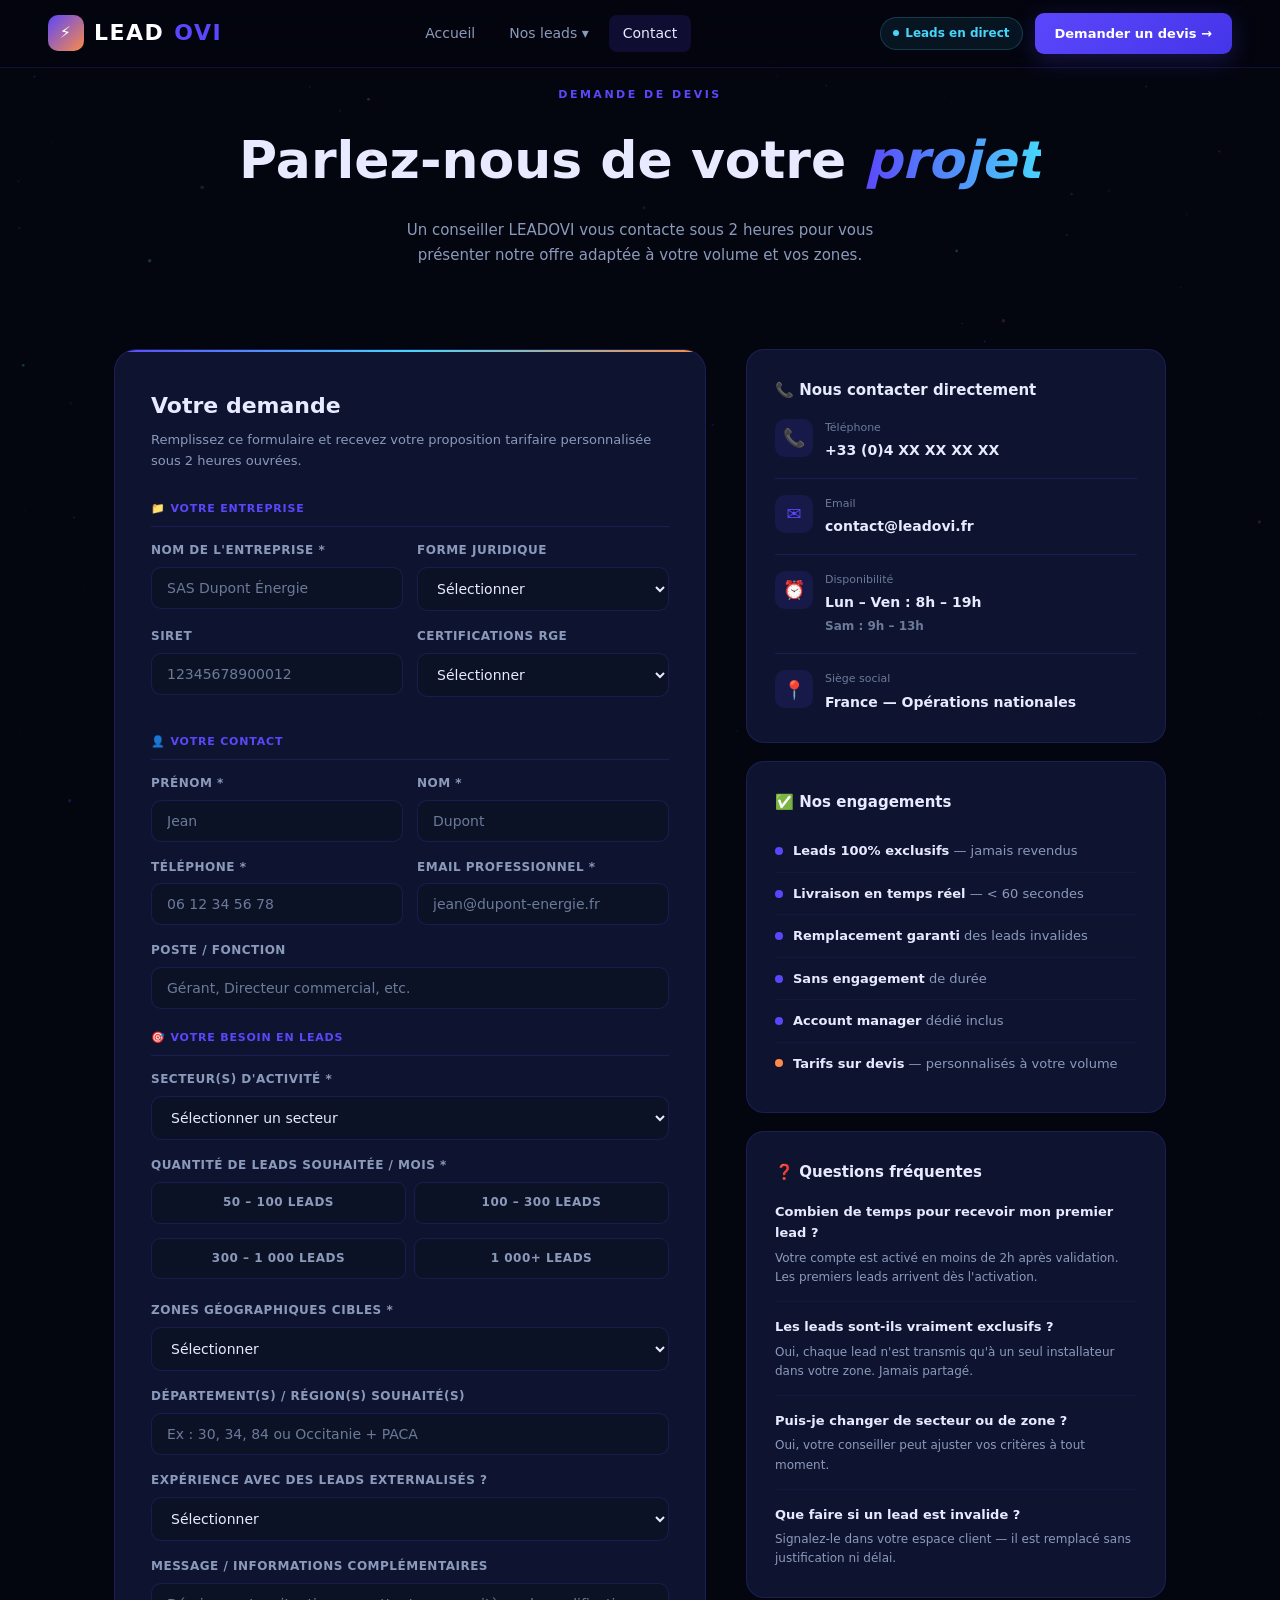
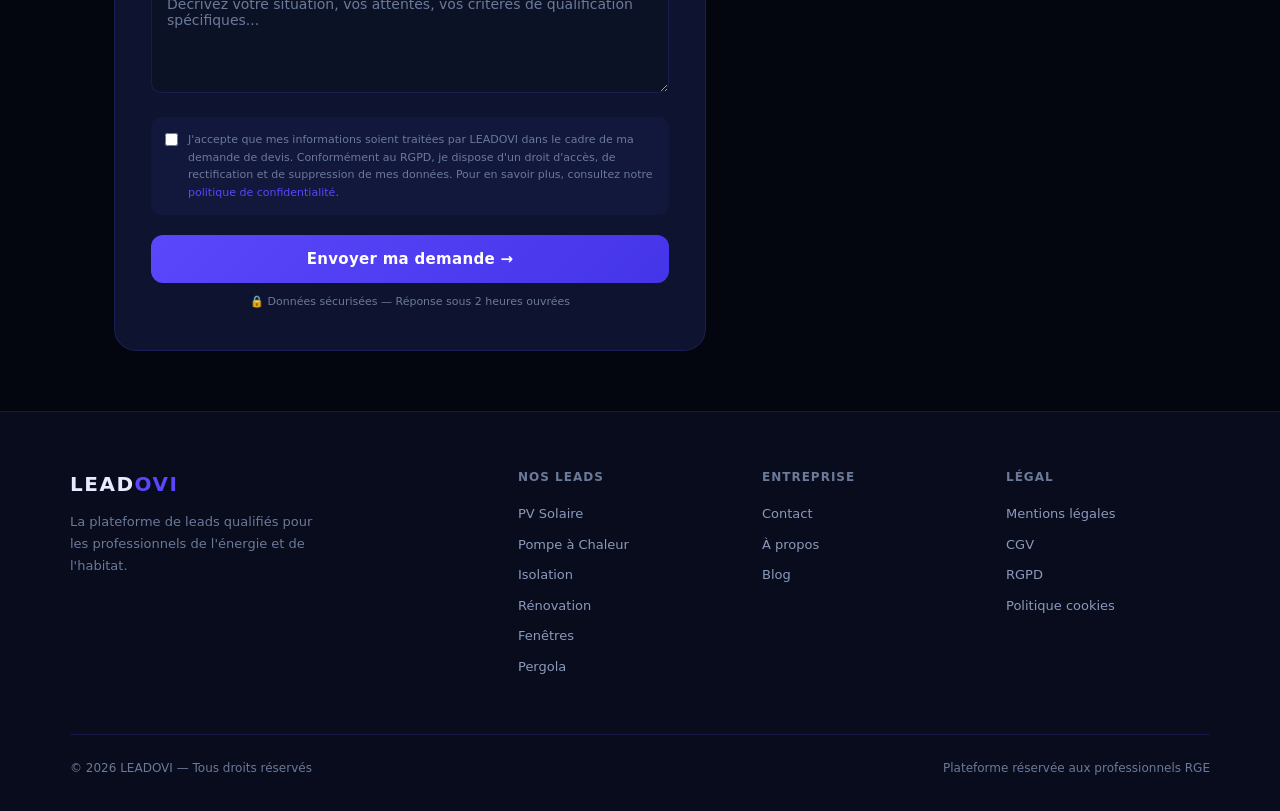
==== contact.html @ 34691bcd "Site LEADOVI — plateforme de leads pour pros de l'énergie Site statique livré (WeTransfer 2026-07-08" ====
<!DOCTYPE html>
<html lang="fr">
<head>
<meta charset="UTF-8"/><meta name="viewport" content="width=device-width,initial-scale=1.0"/>
<title>Contact & Devis — LEADOVI</title>
<link rel="stylesheet" href="style.css"/>
<style>
.contact-layout{display:grid;grid-template-columns:1fr 420px;gap:40px;max-width:1100px;margin:60px auto 0;padding:0 24px}
@media(max-width:900px){.contact-layout{grid-template-columns:1fr}}
.form-card{background:var(--card);border:1px solid var(--border);border-radius:22px;padding:38px 36px;position:relative;overflow:hidden}
.form-card::before{content:'';position:absolute;top:-1px;left:0;right:0;height:3px;background:linear-gradient(90deg,#5B47FB,#47D5FB,#FB8B47)}
.form-card h2{font-size:22px;font-weight:900;margin-bottom:6px}
.form-card .sub{font-size:13px;color:var(--gray2);margin-bottom:28px;line-height:1.6}
.form-row{display:grid;grid-template-columns:1fr 1fr;gap:14px}
@media(max-width:560px){.form-row{grid-template-columns:1fr}}
.form-group{margin-bottom:16px}
.form-group label{display:block;font-size:12px;font-weight:700;color:var(--gray2);text-transform:uppercase;letter-spacing:.5px;margin-bottom:6px}
.form-group input,.form-group select,.form-group textarea{
  width:100%;background:var(--bg3);border:1px solid var(--border);border-radius:10px;
  padding:12px 15px;color:var(--text);font-size:14px;font-family:inherit;
  transition:border-color .2s,box-shadow .2s;box-sizing:border-box
}
.form-group input:focus,.form-group select:focus,.form-group textarea:focus{
  outline:none;border-color:var(--indigo);box-shadow:0 0 0 3px rgba(91,71,251,.15)
}
.form-group textarea{resize:vertical;min-height:110px}
.form-group select option{background:var(--bg3);color:var(--text)}
.vol-opts{display:grid;grid-template-columns:1fr 1fr;gap:8px;margin-top:4px}
.vol-opt{position:relative}
.vol-opt input[type=radio]{position:absolute;opacity:0;width:0;height:0}
.vol-opt label{
  display:block;background:var(--bg3);border:1px solid var(--border);border-radius:9px;
  padding:10px 12px;cursor:pointer;font-size:12px;font-weight:600;color:var(--gray2);
  transition:all .2s;text-align:center
}
.vol-opt input:checked + label{background:rgba(91,71,251,.15);border-color:var(--indigo);color:var(--indigo)}
.vol-opt label:hover{border-color:var(--border2);color:var(--text)}
.rgpd-check{display:flex;align-items:flex-start;gap:10px;padding:14px;background:rgba(91,71,251,.06);border-radius:10px;margin-bottom:20px}
.rgpd-check input{flex-shrink:0;margin-top:2px;accent-color:var(--indigo)}
.rgpd-check p{font-size:11px;color:var(--gray);line-height:1.6;margin:0}
.submit-btn{width:100%;padding:15px;background:linear-gradient(135deg,var(--indigo),var(--indigo2));color:#fff;border:none;border-radius:12px;font-size:15px;font-weight:800;cursor:pointer;letter-spacing:.3px;transition:all .25s;font-family:inherit}
.submit-btn:hover{transform:translateY(-1px);box-shadow:0 8px 30px rgba(91,71,251,.4)}
.submit-note{text-align:center;font-size:11px;color:var(--gray);margin-top:10px}
/* Success state */
#form-success{display:none;text-align:center;padding:40px 20px}
.success-icon{font-size:56px;margin-bottom:16px}
#form-success h3{font-size:22px;font-weight:900;margin-bottom:8px}
#form-success p{font-size:14px;color:var(--gray2);line-height:1.7}
/* Sidebar */
.contact-sidebar{}
.side-card{background:var(--card);border:1px solid var(--border);border-radius:18px;padding:28px;margin-bottom:18px}
.side-card h4{font-size:15px;font-weight:800;margin-bottom:16px;display:flex;align-items:center;gap:8px}
.contact-item{display:flex;align-items:flex-start;gap:12px;margin-bottom:16px;padding-bottom:16px;border-bottom:1px solid var(--border)}
.contact-item:last-child{margin-bottom:0;padding-bottom:0;border:none}
.ci-icon{width:38px;height:38px;border-radius:10px;background:rgba(91,71,251,.12);color:var(--indigo);display:flex;align-items:center;justify-content:center;font-size:18px;flex-shrink:0}
.ci-label{font-size:11px;color:var(--gray);margin-bottom:2px}
.ci-val{font-size:14px;font-weight:700;color:var(--text)}
.guarantee-item{display:flex;align-items:center;gap:10px;padding:10px 0;border-bottom:1px solid rgba(91,71,251,.07)}
.guarantee-item:last-child{border:none}
.gi-dot{width:8px;height:8px;border-radius:50%;background:var(--indigo);flex-shrink:0}
.guarantee-item span{font-size:13px;color:var(--gray2)}
.guarantee-item strong{color:var(--text)}
.faq-item{margin-bottom:14px;padding-bottom:14px;border-bottom:1px solid rgba(91,71,251,.07)}
.faq-item:last-child{border:none;margin-bottom:0;padding-bottom:0}
.faq-q{font-size:13px;font-weight:700;margin-bottom:5px;color:var(--text)}
.faq-a{font-size:12px;color:var(--gray2);line-height:1.6}
</style>
</head>
<body>
<canvas id="canvas-bg"></canvas>

<nav class="nav">
  <a href="index.html" class="nav-logo"><div class="nav-logo-icon">⚡</div>LEAD<span>OVI</span></a>
  <div class="nav-menu">
    <a href="index.html">Accueil</a>
    <div class="nav-dropdown">
      <a href="#">Nos leads ▾</a>
      <div class="dropdown-menu">
        <a href="pv-solaire.html" class="dropdown-item"><div class="di-icon" style="background:rgba(255,214,10,0.12)">☀️</div>Panneaux PV Solaires</a>
        <a href="pac.html" class="dropdown-item"><div class="di-icon" style="background:rgba(71,213,251,0.1)">🌡️</div>Pompe à Chaleur</a>
        <a href="isolation.html" class="dropdown-item"><div class="di-icon" style="background:rgba(91,71,251,0.12)">🏠</div>Isolation</a>
        <a href="renovation.html" class="dropdown-item"><div class="di-icon" style="background:rgba(46,213,115,0.1)">🔨</div>Rénovation Énergétique</a>
        <a href="fenetres.html" class="dropdown-item"><div class="di-icon" style="background:rgba(251,139,71,0.12)">🪟</div>Fenêtres & Menuiseries</a>
        <a href="pergola.html" class="dropdown-item"><div class="di-icon" style="background:rgba(165,180,252,0.12)">⛺</div>Pergola & Véranda</a>
      </div>
    </div>
    <a href="contact.html" class="active">Contact</a>
  </div>
  <div class="nav-right">
    <div class="nav-status"><div class="pulse"></div>Leads en direct</div>
    <a href="contact.html" class="btn btn-primary btn-sm">Demander un devis →</a>
  </div>
</nav>

<!-- HERO CONTACT -->
<div style="text-align:center;padding:80px 24px 20px">
  <div class="section-label" style="display:inline-block;margin-bottom:14px">Demande de devis</div>
  <h1 style="font-size:clamp(28px,4.5vw,52px);font-weight:900;margin-bottom:14px">Parlez-nous de votre <em style="background:linear-gradient(90deg,#5B47FB,#47D5FB);-webkit-background-clip:text;-webkit-text-fill-color:transparent">projet</em></h1>
  <p style="font-size:15px;color:var(--gray2);max-width:520px;margin:0 auto;line-height:1.7">Un conseiller LEADOVI vous contacte sous 2 heures pour vous présenter notre offre adaptée à votre volume et vos zones.</p>
</div>

<!-- CONTACT LAYOUT -->
<div class="contact-layout">

  <!-- FORM -->
  <div class="form-card fade-in">
    <h2>Votre demande</h2>
    <p class="sub">Remplissez ce formulaire et recevez votre proposition tarifaire personnalisée sous 2 heures ouvrées.</p>

    <form id="leadovi-form" name="contact-pro" method="POST" data-netlify="true" data-netlify-honeypot="bot-field">
      <input type="hidden" name="form-name" value="contact-pro"/>
      <p hidden><input name="bot-field"/></p>
      <!-- ENTREPRISE -->
      <div style="font-size:11px;font-weight:800;text-transform:uppercase;letter-spacing:.8px;color:var(--indigo);margin-bottom:14px;padding-bottom:8px;border-bottom:1px solid var(--border)">📁 Votre entreprise</div>
      <div class="form-row">
        <div class="form-group">
          <label>Nom de l'entreprise *</label>
          <input type="text" name="company" placeholder="SAS Dupont Énergie" required/>
        </div>
        <div class="form-group">
          <label>Forme juridique</label>
          <select name="legal">
            <option value="">Sélectionner</option>
            <option>Auto-entrepreneur</option>
            <option>SARL / EURL</option>
            <option>SAS / SASU</option>
            <option>SA</option>
            <option>Autre</option>
          </select>
        </div>
      </div>
      <div class="form-row">
        <div class="form-group">
          <label>SIRET</label>
          <input type="text" name="siret" placeholder="12345678900012"/>
        </div>
        <div class="form-group">
          <label>Certifications RGE</label>
          <select name="rge">
            <option value="">Sélectionner</option>
            <option>QualiPV</option>
            <option>QualiPAC</option>
            <option>Qualibat</option>
            <option>RGE Éco-artisan</option>
            <option>Plusieurs certifications</option>
            <option>En cours d'obtention</option>
          </select>
        </div>
      </div>

      <!-- CONTACT -->
      <div style="font-size:11px;font-weight:800;text-transform:uppercase;letter-spacing:.8px;color:var(--indigo);margin:20px 0 14px;padding-bottom:8px;border-bottom:1px solid var(--border)">👤 Votre contact</div>
      <div class="form-row">
        <div class="form-group">
          <label>Prénom *</label>
          <input type="text" name="firstname" placeholder="Jean" required/>
        </div>
        <div class="form-group">
          <label>Nom *</label>
          <input type="text" name="lastname" placeholder="Dupont" required/>
        </div>
      </div>
      <div class="form-row">
        <div class="form-group">
          <label>Téléphone *</label>
          <input type="tel" name="phone" placeholder="06 12 34 56 78" required/>
        </div>
        <div class="form-group">
          <label>Email professionnel *</label>
          <input type="email" name="email" placeholder="jean@dupont-energie.fr" required/>
        </div>
      </div>
      <div class="form-group">
        <label>Poste / Fonction</label>
        <input type="text" name="role" placeholder="Gérant, Directeur commercial, etc."/>
      </div>

      <!-- BESOIN -->
      <div style="font-size:11px;font-weight:800;text-transform:uppercase;letter-spacing:.8px;color:var(--indigo);margin:20px 0 14px;padding-bottom:8px;border-bottom:1px solid var(--border)">🎯 Votre besoin en leads</div>
      <div class="form-group">
        <label>Secteur(s) d'activité *</label>
        <select name="sector" required>
          <option value="">Sélectionner un secteur</option>
          <option>☀️ PV Solaire</option>
          <option>🌡️ Pompe à Chaleur</option>
          <option>🏠 Isolation</option>
          <option>🔨 Rénovation Énergétique</option>
          <option>🪟 Fenêtres & Menuiseries</option>
          <option>⛺ Pergola & Véranda</option>
          <option>🔀 Plusieurs secteurs</option>
        </select>
      </div>

      <div class="form-group">
        <label>Quantité de leads souhaitée / mois *</label>
        <div class="vol-opts">
          <div class="vol-opt"><input type="radio" name="volume" id="v1" value="50-100"/><label for="v1">50 – 100 leads</label></div>
          <div class="vol-opt"><input type="radio" name="volume" id="v2" value="100-300"/><label for="v2">100 – 300 leads</label></div>
          <div class="vol-opt"><input type="radio" name="volume" id="v3" value="300-1000"/><label for="v3">300 – 1 000 leads</label></div>
          <div class="vol-opt"><input type="radio" name="volume" id="v4" value="1000+"/><label for="v4">1 000+ leads</label></div>
        </div>
      </div>

      <div class="form-group">
        <label>Zones géographiques cibles *</label>
        <select name="zone" required>
          <option value="">Sélectionner</option>
          <option>1 département</option>
          <option>2 à 5 départements</option>
          <option>Une région complète</option>
          <option>Plusieurs régions</option>
          <option>National</option>
        </select>
      </div>

      <div class="form-group">
        <label>Département(s) / Région(s) souhaité(s)</label>
        <input type="text" name="depts" placeholder="Ex : 30, 34, 84 ou Occitanie + PACA"/>
      </div>

      <div class="form-group">
        <label>Expérience avec des leads externalisés ?</label>
        <select name="experience">
          <option value="">Sélectionner</option>
          <option>Oui, avec Yacla / Edilead / autres</option>
          <option>Oui, avec d'autres fournisseurs</option>
          <option>Non, première fois</option>
          <option>J'avais mon propre système</option>
        </select>
      </div>

      <div class="form-group">
        <label>Message / Informations complémentaires</label>
        <textarea name="message" placeholder="Décrivez votre situation, vos attentes, vos critères de qualification spécifiques..."></textarea>
      </div>

      <div class="rgpd-check">
        <input type="checkbox" id="rgpd" name="rgpd" required/>
        <p>J'accepte que mes informations soient traitées par LEADOVI dans le cadre de ma demande de devis. Conformément au RGPD, je dispose d'un droit d'accès, de rectification et de suppression de mes données. Pour en savoir plus, consultez notre <a href="#" style="color:var(--indigo)">politique de confidentialité</a>.</p>
      </div>

      <button type="submit" class="submit-btn">Envoyer ma demande →</button>
      <p class="submit-note">🔒 Données sécurisées — Réponse sous 2 heures ouvrées</p>
    </form>

    <!-- SUCCESS -->
    <div id="form-success">
      <div class="success-icon">✅</div>
      <h3 style="color:var(--text)">Demande envoyée !</h3>
      <p>Un conseiller LEADOVI vous contacte sous <strong>2 heures</strong> pour vous présenter votre offre personnalisée.</p>
      <div style="margin-top:24px;padding:16px;background:rgba(91,71,251,.08);border-radius:12px;border:1px solid rgba(91,71,251,.2)">
        <p style="font-size:13px;color:var(--gray2);margin:0">En attendant, vous pouvez explorer nos pages secteurs pour mieux comprendre la qualité de nos leads.</p>
      </div>
    </div>
  </div>

  <!-- SIDEBAR -->
  <div class="contact-sidebar fade-in">
    <div class="side-card">
      <h4>📞 Nous contacter directement</h4>
      <div class="contact-item">
        <div class="ci-icon">📞</div>
        <div><div class="ci-label">Téléphone</div><div class="ci-val">+33 (0)4 XX XX XX XX</div></div>
      </div>
      <div class="contact-item">
        <div class="ci-icon">✉️</div>
        <div><div class="ci-label">Email</div><div class="ci-val">contact@leadovi.fr</div></div>
      </div>
      <div class="contact-item">
        <div class="ci-icon">⏰</div>
        <div><div class="ci-label">Disponibilité</div><div class="ci-val">Lun – Ven : 8h – 19h<br><span style="font-size:12px;color:var(--gray)">Sam : 9h – 13h</span></div></div>
      </div>
      <div class="contact-item" style="border:none;margin-bottom:0;padding-bottom:0">
        <div class="ci-icon">📍</div>
        <div><div class="ci-label">Siège social</div><div class="ci-val">France — Opérations nationales</div></div>
      </div>
    </div>

    <div class="side-card">
      <h4>✅ Nos engagements</h4>
      <div class="guarantee-item"><div class="gi-dot"></div><span><strong>Leads 100% exclusifs</strong> — jamais revendus</span></div>
      <div class="guarantee-item"><div class="gi-dot"></div><span><strong>Livraison en temps réel</strong> — &lt; 60 secondes</span></div>
      <div class="guarantee-item"><div class="gi-dot"></div><span><strong>Remplacement garanti</strong> des leads invalides</span></div>
      <div class="guarantee-item"><div class="gi-dot"></div><span><strong>Sans engagement</strong> de durée</span></div>
      <div class="guarantee-item"><div class="gi-dot"></div><span><strong>Account manager</strong> dédié inclus</span></div>
      <div class="guarantee-item"><div class="gi-dot" style="background:var(--orange)"></div><span><strong>Tarifs sur devis</strong> — personnalisés à votre volume</span></div>
    </div>

    <div class="side-card">
      <h4>❓ Questions fréquentes</h4>
      <div class="faq-item">
        <div class="faq-q">Combien de temps pour recevoir mon premier lead ?</div>
        <div class="faq-a">Votre compte est activé en moins de 2h après validation. Les premiers leads arrivent dès l'activation.</div>
      </div>
      <div class="faq-item">
        <div class="faq-q">Les leads sont-ils vraiment exclusifs ?</div>
        <div class="faq-a">Oui, chaque lead n'est transmis qu'à un seul installateur dans votre zone. Jamais partagé.</div>
      </div>
      <div class="faq-item">
        <div class="faq-q">Puis-je changer de secteur ou de zone ?</div>
        <div class="faq-a">Oui, votre conseiller peut ajuster vos critères à tout moment.</div>
      </div>
      <div class="faq-item" style="border:none;margin:0;padding:0">
        <div class="faq-q">Que faire si un lead est invalide ?</div>
        <div class="faq-a">Signalez-le dans votre espace client — il est remplacé sans justification ni délai.</div>
      </div>
    </div>
  </div>
</div>

<div style="padding-bottom:60px"></div>

<footer>
  <div class="footer-inner">
    <div class="footer-top">
      <div class="footer-brand"><div class="fl">LEAD<span>OVI</span></div><p>La plateforme de leads qualifiés pour les professionnels de l'énergie et de l'habitat.</p></div>
      <div class="footer-col"><h5>Nos leads</h5><a href="pv-solaire.html">PV Solaire</a><a href="pac.html">Pompe à Chaleur</a><a href="isolation.html">Isolation</a><a href="renovation.html">Rénovation</a><a href="fenetres.html">Fenêtres</a><a href="pergola.html">Pergola</a></div>
      <div class="footer-col"><h5>Entreprise</h5><a href="contact.html">Contact</a><a href="#">À propos</a><a href="#">Blog</a></div>
      <div class="footer-col"><h5>Légal</h5><a href="#">Mentions légales</a><a href="#">CGV</a><a href="#">RGPD</a><a href="#">Politique cookies</a></div>
    </div>
    <div class="footer-bottom"><span>© 2026 LEADOVI — Tous droits réservés</span><span>Plateforme réservée aux professionnels RGE</span></div>
  </div>
</footer>
<script src="components.js"></script>
</body>
</html>
---- style.css ----
/* ══════════════════════════════════════════
   LEADOVI — Design System
   Palette : Deep Space + Indigo + Orange
══════════════════════════════════════════ */
*{margin:0;padding:0;box-sizing:border-box}
:root{
  --bg:       #04060F;
  --bg2:      #080C1C;
  --bg3:      #0C1226;
  --card:     #0E1430;
  --card2:    #111840;
  --indigo:   #5B47FB;
  --indigo2:  #4535E8;
  --indigo3:  rgba(91,71,251,0.15);
  --orange:   #FB8B47;
  --orange2:  #E87535;
  --teal:     #47D5FB;
  --text:     #E8EAFF;
  --gray:     #6B7A99;
  --gray2:    #8B9ABB;
  --border:   rgba(91,71,251,0.18);
  --border2:  rgba(91,71,251,0.35);
  --glow:     rgba(91,71,251,0.25);
  --white:    #ffffff;
  --red:      #FF4757;
  --green:    #2ED573;
}
html{scroll-behavior:smooth;font-size:16px}
body{font-family:'Segoe UI',system-ui,-apple-system,sans-serif;background:var(--bg);color:var(--text);overflow-x:hidden;line-height:1.65}
::-webkit-scrollbar{width:4px}
::-webkit-scrollbar-track{background:var(--bg)}
::-webkit-scrollbar-thumb{background:var(--indigo2);border-radius:4px}
a{text-decoration:none;color:inherit}
img{max-width:100%}

/* ── CANVAS */
#canvas-bg{position:fixed;inset:0;z-index:0;pointer-events:none;opacity:.5}

/* ── NAV */
.nav{position:fixed;top:0;left:0;right:0;z-index:200;height:68px;display:flex;align-items:center;justify-content:space-between;padding:0 48px;background:rgba(4,6,15,0.82);backdrop-filter:blur(24px);border-bottom:1px solid var(--border)}
.nav-logo{display:flex;align-items:center;gap:10px;font-size:22px;font-weight:900;letter-spacing:1.5px;color:var(--white)}
.nav-logo-icon{width:36px;height:36px;border-radius:10px;background:linear-gradient(135deg,var(--indigo),var(--orange));display:flex;align-items:center;justify-content:center;font-size:16px}
.nav-logo span{color:var(--indigo)}
.nav-menu{display:flex;align-items:center;gap:6px}
.nav-menu a{padding:7px 14px;border-radius:8px;font-size:14px;font-weight:500;color:var(--gray2);transition:all .2s;position:relative}
.nav-menu a:hover,.nav-menu a.active{color:var(--text);background:var(--indigo3)}
.nav-dropdown{position:relative}
.nav-dropdown:hover .dropdown-menu{opacity:1;visibility:visible;transform:translateY(0)}
.dropdown-menu{position:absolute;top:calc(100% + 8px);left:0;background:var(--card2);border:1px solid var(--border);border-radius:14px;padding:8px;min-width:220px;opacity:0;visibility:hidden;transform:translateY(-8px);transition:all .2s;z-index:300;box-shadow:0 20px 60px rgba(0,0,0,0.5)}
.dropdown-item{display:flex;align-items:center;gap:10px;padding:10px 12px;border-radius:8px;font-size:13px;color:var(--gray2);transition:all .2s;cursor:pointer}
.dropdown-item:hover{background:var(--indigo3);color:var(--text)}
.dropdown-item .di-icon{width:28px;height:28px;border-radius:7px;display:flex;align-items:center;justify-content:center;font-size:14px;flex-shrink:0}
.nav-right{display:flex;align-items:center;gap:12px}
.nav-status{display:flex;align-items:center;gap:6px;font-size:12px;color:var(--teal);font-weight:600;background:rgba(71,213,251,0.08);border:1px solid rgba(71,213,251,0.2);padding:6px 12px;border-radius:20px}
.pulse{width:6px;height:6px;border-radius:50%;background:var(--teal);animation:pulse 1.8s infinite}
@keyframes pulse{0%,100%{box-shadow:0 0 0 0 rgba(71,213,251,.5)}60%{box-shadow:0 0 0 6px rgba(71,213,251,0)}}
.btn-nav{padding:9px 22px;border-radius:9px;font-size:14px;font-weight:700;transition:all .2s;border:none;cursor:pointer}
.btn-nav.primary{background:linear-gradient(135deg,var(--indigo),var(--indigo2));color:var(--white);box-shadow:0 4px 20px var(--glow)}
.btn-nav.primary:hover{transform:translateY(-1px);box-shadow:0 6px 28px rgba(91,71,251,0.4)}

/* ── HERO */
.hero{position:relative;z-index:1;min-height:100vh;display:flex;flex-direction:column;align-items:center;justify-content:center;text-align:center;padding:100px 24px 60px}
.hero-eyebrow{display:inline-flex;align-items:center;gap:10px;background:var(--indigo3);border:1px solid var(--border2);color:var(--indigo);font-size:12px;font-weight:700;padding:7px 18px;border-radius:20px;margin-bottom:32px;text-transform:uppercase;letter-spacing:1.5px}
.hero h1{font-size:clamp(38px,6.5vw,80px);font-weight:900;line-height:1.05;letter-spacing:-1.5px;margin-bottom:22px}
.hero h1 em{font-style:normal;background:linear-gradient(90deg,var(--indigo),var(--teal));-webkit-background-clip:text;-webkit-text-fill-color:transparent;background-clip:text}
.hero h1 .orange{background:linear-gradient(90deg,var(--orange),#FFB347);-webkit-background-clip:text;-webkit-text-fill-color:transparent;background-clip:text;font-style:normal}
.hero-sub{font-size:clamp(15px,2vw,19px);color:var(--gray2);max-width:620px;margin:0 auto 40px;line-height:1.75}
.hero-btns{display:flex;gap:14px;justify-content:center;flex-wrap:wrap;margin-bottom:64px}

/* ── BUTTONS */
.btn{display:inline-flex;align-items:center;gap:8px;padding:14px 28px;border-radius:11px;font-size:15px;font-weight:700;transition:all .2s;border:none;cursor:pointer;text-decoration:none}
.btn-primary{background:linear-gradient(135deg,var(--indigo),var(--indigo2));color:var(--white);box-shadow:0 6px 24px var(--glow)}
.btn-primary:hover{transform:translateY(-2px);box-shadow:0 10px 36px rgba(91,71,251,0.45)}
.btn-outline{background:transparent;color:var(--text);border:1px solid var(--border2)}
.btn-outline:hover{background:var(--indigo3);border-color:var(--indigo);color:var(--white)}
.btn-orange{background:linear-gradient(135deg,var(--orange),var(--orange2));color:var(--white);box-shadow:0 6px 24px rgba(251,139,71,0.3)}
.btn-orange:hover{transform:translateY(-2px);box-shadow:0 10px 36px rgba(251,139,71,0.45)}
.btn-sm{padding:10px 20px;font-size:13px;border-radius:9px}

/* ── STATS BAR */
.stats-bar{position:relative;z-index:1;display:flex;gap:0;background:var(--card);border:1px solid var(--border);border-radius:18px;max-width:800px;margin:0 auto;overflow:hidden}
.stat{flex:1;padding:22px 16px;text-align:center;border-right:1px solid var(--border)}
.stat:last-child{border-right:none}
.stat-num{font-size:30px;font-weight:900;display:block;background:linear-gradient(90deg,var(--indigo),var(--teal));-webkit-background-clip:text;-webkit-text-fill-color:transparent;background-clip:text}
.stat-label{font-size:11px;color:var(--gray);text-transform:uppercase;letter-spacing:.8px;font-weight:600;margin-top:3px}

/* ── TICKER */
.ticker-wrap{position:relative;z-index:1;background:var(--bg2);border-top:1px solid var(--border);border-bottom:1px solid var(--border);padding:11px 0;overflow:hidden}
.ticker-inner{display:flex;gap:52px;white-space:nowrap;animation:tick 30s linear infinite}
.t-item{display:flex;align-items:center;gap:8px;font-size:13px;color:var(--gray2)}
.t-item strong{color:var(--indigo);font-weight:700}
.t-dot{width:6px;height:6px;border-radius:50%;background:var(--indigo);flex-shrink:0}
@keyframes tick{0%{transform:translateX(0)}100%{transform:translateX(-50%)}}

/* ── SECTIONS */
.section{position:relative;z-index:1;padding:88px 48px}
.section-inner{max-width:1140px;margin:0 auto}
.section-label{display:inline-block;font-size:11px;font-weight:700;color:var(--indigo);text-transform:uppercase;letter-spacing:2.5px;margin-bottom:10px}
.section-title{font-size:clamp(26px,4vw,44px);font-weight:900;letter-spacing:-.5px;margin-bottom:12px;line-height:1.15}
.section-title em{font-style:normal;background:linear-gradient(90deg,var(--indigo),var(--teal));-webkit-background-clip:text;-webkit-text-fill-color:transparent;background-clip:text}
.section-sub{font-size:15px;color:var(--gray2);line-height:1.75;max-width:560px}
.section-head{margin-bottom:52px}
.center{text-align:center}
.center .section-sub{margin:0 auto}

/* ── CARDS */
.card{background:var(--card);border:1px solid var(--border);border-radius:18px;padding:28px;transition:all .3s;position:relative;overflow:hidden}
.card::before{content:'';position:absolute;top:0;left:0;right:0;height:2px;background:linear-gradient(90deg,var(--indigo),var(--teal),var(--orange));opacity:0;transition:opacity .3s}
.card:hover{border-color:var(--border2);transform:translateY(-4px);box-shadow:0 20px 60px rgba(91,71,251,0.1)}
.card:hover::before{opacity:1}

/* ── GRID */
.grid-3{display:grid;grid-template-columns:repeat(auto-fit,minmax(300px,1fr));gap:20px}
.grid-2{display:grid;grid-template-columns:1fr 1fr;gap:48px;align-items:center}
.grid-4{display:grid;grid-template-columns:repeat(auto-fit,minmax(240px,1fr));gap:20px}
@media(max-width:768px){.grid-2{grid-template-columns:1fr}}

/* ── PAGE HERO (inner pages) */
.page-hero{position:relative;z-index:1;padding:140px 48px 80px;background:linear-gradient(160deg,var(--bg) 0%,var(--bg3) 100%)}
.page-hero-inner{max-width:900px}
.page-hero-breadcrumb{display:flex;align-items:center;gap:8px;font-size:13px;color:var(--gray);margin-bottom:20px}
.page-hero-breadcrumb a{color:var(--gray);transition:color .2s}
.page-hero-breadcrumb a:hover{color:var(--indigo)}
.page-hero-breadcrumb span{color:var(--gray)}
.page-hero h1{font-size:clamp(32px,5vw,60px);font-weight:900;letter-spacing:-1px;margin-bottom:18px;line-height:1.1}
.page-hero-sub{font-size:17px;color:var(--gray2);max-width:620px;line-height:1.75;margin-bottom:32px}
.page-hero-meta{display:flex;gap:16px;flex-wrap:wrap;margin-bottom:32px}
.meta-badge{display:flex;align-items:center;gap:6px;background:var(--card);border:1px solid var(--border);padding:7px 14px;border-radius:8px;font-size:13px;font-weight:600}
.meta-badge .mb-icon{font-size:16px}

/* ── SECTOR ICON */
.sector-icon{width:60px;height:60px;border-radius:16px;display:flex;align-items:center;justify-content:center;font-size:28px;margin-bottom:18px;flex-shrink:0}

/* ── PROCESS */
.process-grid{display:grid;grid-template-columns:repeat(auto-fit,minmax(200px,1fr));gap:32px;position:relative}
.process-grid::before{content:'';position:absolute;top:34px;left:8%;right:8%;height:1px;background:linear-gradient(90deg,transparent,var(--border2),transparent)}
.process-step{text-align:center;padding:0 12px}
.step-circle{width:68px;height:68px;border-radius:50%;border:1px solid var(--border2);background:var(--card2);display:flex;align-items:center;justify-content:center;margin:0 auto 18px;font-size:22px;font-weight:900;color:var(--indigo);position:relative;z-index:1}
.step-circle.orange{color:var(--orange);border-color:rgba(251,139,71,0.3)}
.process-step h3{font-size:15px;font-weight:800;margin-bottom:6px}
.process-step p{font-size:13px;color:var(--gray2);line-height:1.6}

/* ── COMPARISON */
.comp-table{background:var(--card);border:1px solid var(--border);border-radius:18px;overflow:hidden}
.comp-header{display:grid;grid-template-columns:2fr 1fr 1fr;background:var(--bg3);padding:14px 20px;border-bottom:1px solid var(--border);font-size:12px;font-weight:700;text-transform:uppercase;letter-spacing:.8px;color:var(--gray)}
.comp-header .col-us{color:var(--indigo)}
.comp-row{display:grid;grid-template-columns:2fr 1fr 1fr;padding:14px 20px;border-bottom:1px solid rgba(91,71,251,0.06);align-items:center;font-size:14px}
.comp-row:last-child{border-bottom:none}
.comp-row div:first-child{color:var(--gray2)}
.comp-row div{text-align:center}
.comp-row div:first-child{text-align:left}
.ok{color:var(--green);font-size:18px;font-weight:700}
.nok{color:var(--red);font-size:18px}
.maybe{color:var(--orange);font-size:14px}

/* ── FORM */
.form-wrap{background:var(--card);border:1px solid var(--border);border-radius:22px;padding:40px;max-width:700px;margin:0 auto}
.form-title{font-size:24px;font-weight:900;margin-bottom:6px}
.form-sub{font-size:14px;color:var(--gray2);margin-bottom:28px}
.form-row{display:grid;grid-template-columns:1fr 1fr;gap:16px}
.form-group{margin-bottom:18px}
.form-group label{display:block;font-size:12px;font-weight:700;color:var(--gray2);text-transform:uppercase;letter-spacing:.6px;margin-bottom:7px}
.form-group input,.form-group select,.form-group textarea{width:100%;padding:13px 16px;background:var(--bg3);border:1.5px solid var(--border);border-radius:10px;font-size:14px;color:var(--text);outline:none;transition:border-color .2s;font-family:inherit}
.form-group input:focus,.form-group select:focus,.form-group textarea:focus{border-color:var(--indigo);box-shadow:0 0 0 3px var(--indigo3)}
.form-group select option{background:var(--bg3);color:var(--text)}
.form-group textarea{resize:vertical;min-height:100px}
.form-group input::placeholder,.form-group textarea::placeholder{color:var(--gray)}
.form-submit{width:100%;padding:15px;background:linear-gradient(135deg,var(--indigo),var(--indigo2));color:var(--white);border:none;border-radius:11px;font-size:16px;font-weight:800;cursor:pointer;transition:all .2s;margin-top:8px;box-shadow:0 6px 24px var(--glow)}
.form-submit:hover{transform:translateY(-2px);box-shadow:0 10px 36px rgba(91,71,251,.4)}
.form-success{display:none;text-align:center;padding:32px}
.form-success-icon{width:72px;height:72px;border-radius:50%;background:linear-gradient(135deg,var(--green),#1AB85A);display:flex;align-items:center;justify-content:center;margin:0 auto 18px;font-size:32px}
.form-success h3{font-size:20px;font-weight:800;margin-bottom:8px}
.form-success p{color:var(--gray2);font-size:14px}
.form-note{display:flex;align-items:center;gap:6px;font-size:11px;color:var(--gray);margin-top:12px;justify-content:center}

/* ── TAGS */
.tag{display:inline-flex;align-items:center;gap:5px;font-size:11px;font-weight:700;padding:4px 12px;border-radius:20px;text-transform:uppercase;letter-spacing:.5px}
.tag-indigo{background:var(--indigo3);color:var(--indigo);border:1px solid var(--border2)}
.tag-orange{background:rgba(251,139,71,0.12);color:var(--orange);border:1px solid rgba(251,139,71,0.25)}
.tag-teal{background:rgba(71,213,251,0.1);color:var(--teal);border:1px solid rgba(71,213,251,0.2)}
.tag-green{background:rgba(46,213,115,0.1);color:var(--green);border:1px solid rgba(46,213,115,0.2)}

/* ── FEATURE LIST */
.feat-list{display:flex;flex-direction:column;gap:14px}
.feat-item{display:flex;align-items:flex-start;gap:14px;padding:18px;background:var(--card);border:1px solid var(--border);border-radius:13px;transition:border-color .2s}
.feat-item:hover{border-color:var(--border2)}
.feat-icon{width:42px;height:42px;border-radius:11px;background:var(--indigo3);border:1px solid var(--border);display:flex;align-items:center;justify-content:center;font-size:18px;flex-shrink:0}
.feat-text h4{font-size:14px;font-weight:800;margin-bottom:3px}
.feat-text p{font-size:13px;color:var(--gray2);line-height:1.55}

/* ── FOOTER */
footer{position:relative;z-index:1;background:var(--bg2);border-top:1px solid var(--border);padding:56px 48px 32px}
.footer-inner{max-width:1140px;margin:0 auto}
.footer-top{display:grid;grid-template-columns:2fr 1fr 1fr 1fr;gap:40px;margin-bottom:48px}
@media(max-width:768px){.footer-top{grid-template-columns:1fr 1fr}}
.footer-brand .fl{font-size:20px;font-weight:900;letter-spacing:1.5px;margin-bottom:10px}
.footer-brand .fl span{color:var(--indigo)}
.footer-brand p{font-size:13px;color:var(--gray);line-height:1.7;max-width:260px}
.footer-col h5{font-size:12px;font-weight:700;text-transform:uppercase;letter-spacing:1px;color:var(--gray);margin-bottom:16px}
.footer-col a{display:block;font-size:13px;color:var(--gray2);margin-bottom:9px;transition:color .2s}
.footer-col a:hover{color:var(--indigo)}
.footer-bottom{border-top:1px solid var(--border);padding-top:24px;display:flex;justify-content:space-between;align-items:center;flex-wrap:wrap;gap:12px;font-size:12px;color:var(--gray)}
.footer-bottom a{color:var(--gray);transition:color .2s}
.footer-bottom a:hover{color:var(--indigo)}

/* ── RESPONSIVE */
@media(max-width:900px){
  .nav{padding:0 20px}
  .nav-menu{display:none}
  .section{padding:64px 20px}
  .page-hero{padding:120px 20px 60px}
}
@media(max-width:600px){
  .stats-bar{flex-direction:column}
  .stat{border-right:none;border-bottom:1px solid var(--border)}
  .stat:last-child{border-bottom:none}
  .form-row{grid-template-columns:1fr}
  footer{padding:40px 20px 24px}
  .footer-top{grid-template-columns:1fr}
}

/* ── ANIMATIONS */
.fade-in{opacity:0;transform:translateY(20px);transition:opacity .6s ease,transform .6s ease}
.fade-in.visible{opacity:1;transform:translateY(0)}

/* ── SECTOR PAGE SPECIFIC */
.sector-hero-icon{width:80px;height:80px;border-radius:22px;display:flex;align-items:center;justify-content:center;font-size:40px;margin-bottom:24px;border:1px solid var(--border)}
.qual-grid{display:grid;grid-template-columns:repeat(auto-fit,minmax(200px,1fr));gap:16px;margin-top:32px}
.qual-card{background:var(--card2);border:1px solid var(--border);border-radius:14px;padding:20px;text-align:center}
.qual-num{font-size:36px;font-weight:900;background:linear-gradient(135deg,var(--indigo),var(--teal));-webkit-background-clip:text;-webkit-text-fill-color:transparent;background-clip:text;display:block}
.qual-label{font-size:12px;color:var(--gray2);margin-top:4px}
.cta-box{background:linear-gradient(135deg,var(--card),var(--card2));border:1px solid var(--border2);border-radius:20px;padding:48px;text-align:center;margin-top:48px}
.cta-box h2{font-size:28px;font-weight:900;margin-bottom:10px}
.cta-box p{color:var(--gray2);margin-bottom:24px;font-size:15px}

/* ── SECTOR HERO */
.sector-hero{position:relative;z-index:1;padding:140px 24px 60px;text-align:center;background:linear-gradient(180deg,rgba(8,12,28,0) 0%,rgba(12,18,38,0.5) 100%)}
.sector-hero-inner{max-width:720px;margin:0 auto}
.sector-hero-inner h1{font-size:clamp(34px,5.5vw,68px);font-weight:900;line-height:1.08;letter-spacing:-1.5px;margin-bottom:18px}
.sector-hero-inner p{font-size:16px;color:var(--gray2);line-height:1.75;margin-bottom:36px;max-width:580px;margin-left:auto;margin-right:auto}

/* ── QUALIFICATION CRITERIA */
.crit-list{display:flex;flex-direction:column;gap:12px}
.crit{display:flex;align-items:flex-start;gap:14px;padding:16px 18px;background:var(--card);border:1px solid var(--border);border-radius:12px;transition:border-color .2s}
.crit:hover{border-color:var(--border2)}
.crit-icon{width:36px;height:36px;border-radius:10px;display:flex;align-items:center;justify-content:center;font-size:15px;font-weight:800;flex-shrink:0}
.crit strong{display:block;font-size:14px;font-weight:800;margin-bottom:2px}
.crit p{font-size:12px;color:var(--gray2);line-height:1.5;margin:0}

/* ── INFO CARD */
.info-card{background:var(--card);border:1px solid var(--border);border-radius:18px;overflow:hidden}
.info-card-header{display:flex;align-items:center;gap:12px;padding:20px 22px;background:var(--bg3);border-bottom:1px solid var(--border)}
.info-card-icon{font-size:22px}
.info-card-header h3{font-size:16px;font-weight:800}
.info-card-body{padding:8px 0}
.info-row{display:flex;align-items:center;justify-content:space-between;padding:12px 22px;border-bottom:1px solid rgba(91,71,251,0.06);font-size:13px;color:var(--gray2)}
.info-row .ok{color:var(--green);font-size:16px;font-weight:700}

/* ── MARKET GRID */
.market-grid{display:grid;grid-template-columns:repeat(auto-fit,minmax(220px,1fr));gap:16px;max-width:900px;margin:0 auto}
.market-card{background:var(--card);border:1px solid var(--border);border-radius:16px;padding:28px 22px;text-align:center;transition:all .25s}
.market-card:hover{border-color:var(--border2);transform:translateY(-3px);box-shadow:0 12px 40px rgba(91,71,251,0.08)}
.market-icon{font-size:28px;margin-bottom:12px}
.market-card h3{font-size:26px;font-weight:900;background:linear-gradient(90deg,var(--indigo),var(--teal));-webkit-background-clip:text;-webkit-text-fill-color:transparent;margin-bottom:6px}
.market-card p{font-size:12px;color:var(--gray2);line-height:1.6}
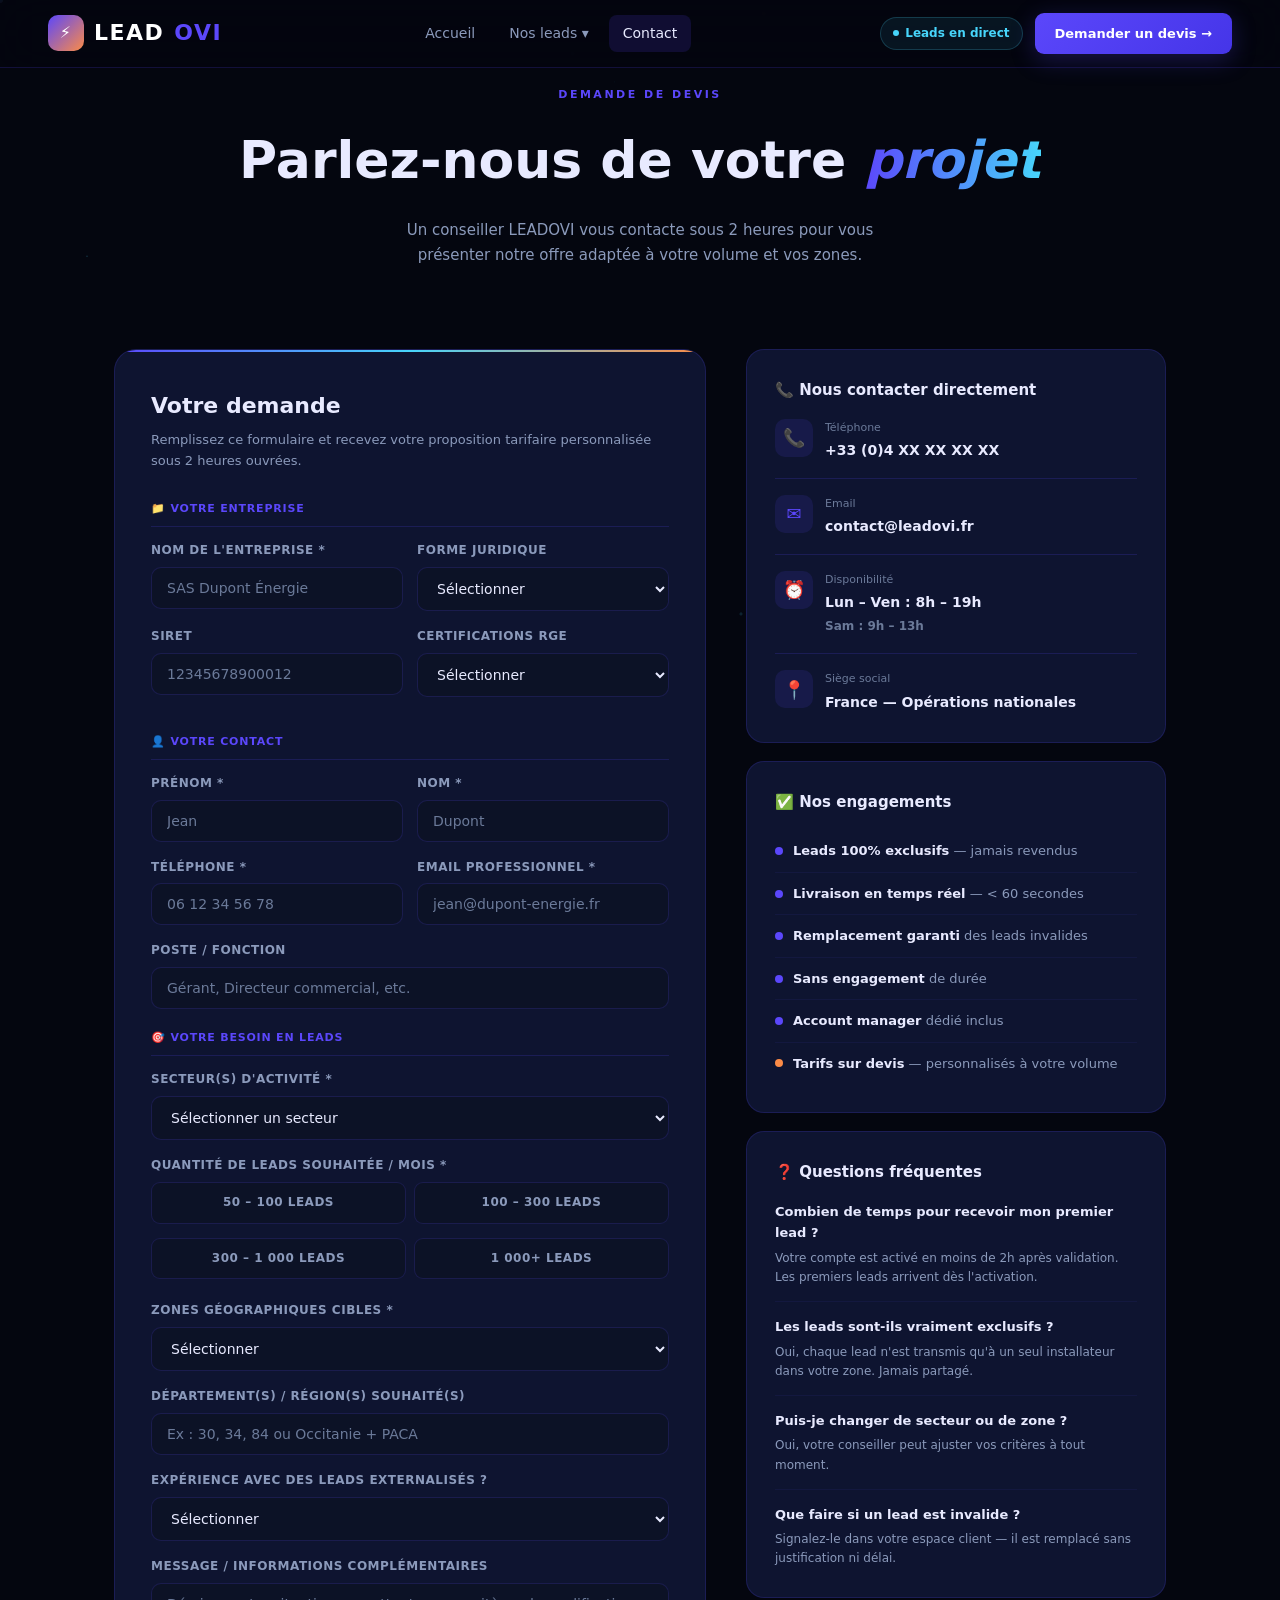
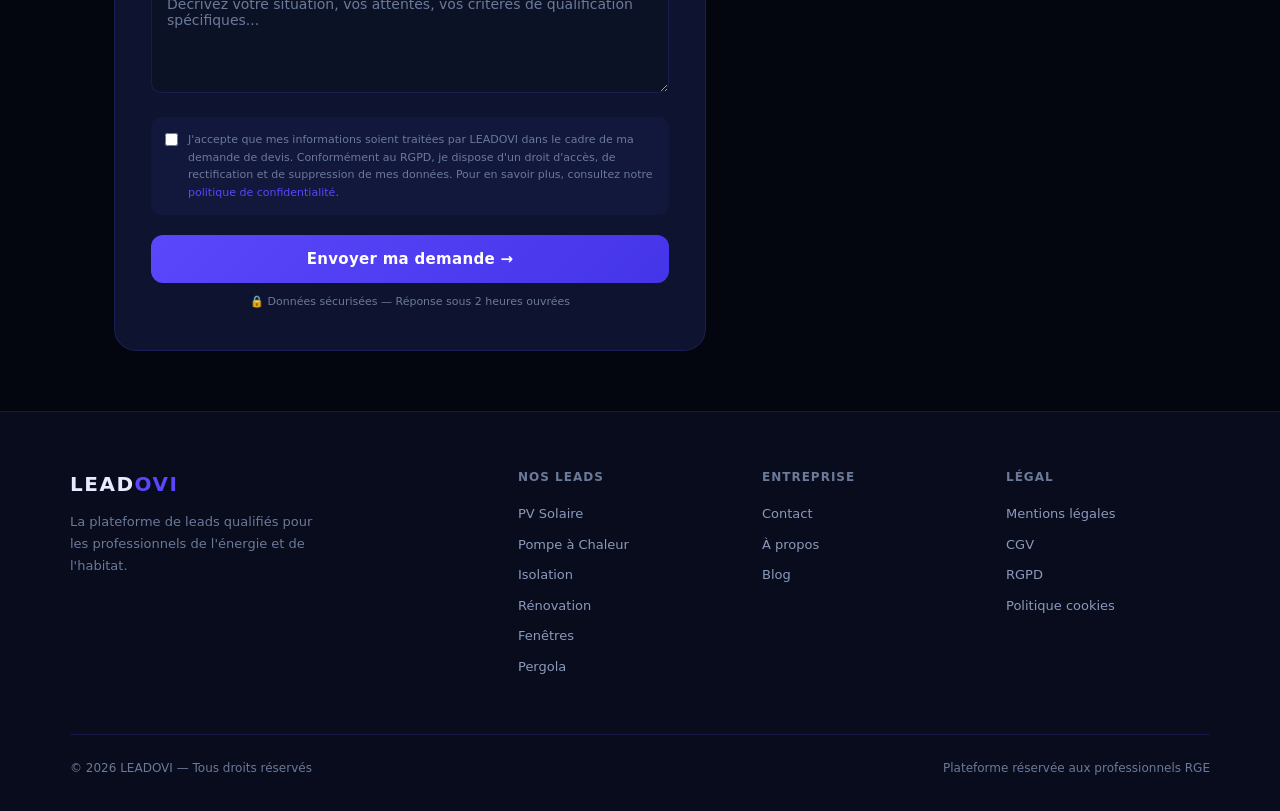
==== commit 0822ed56: "Formulaire de contact : envoi réel via Web3Forms (email) Le formulaire ne faisait qu'afficher un écr" ====
--- a/contact.html
+++ b/contact.html
@@ -107,9 +107,11 @@
     <h2>Votre demande</h2>
     <p class="sub">Remplissez ce formulaire et recevez votre proposition tarifaire personnalisée sous 2 heures ouvrées.</p>
 
-    <form id="leadovi-form" name="contact-pro" method="POST" data-netlify="true" data-netlify-honeypot="bot-field">
-      <input type="hidden" name="form-name" value="contact-pro"/>
-      <p hidden><input name="bot-field"/></p>
+    <form id="leadovi-form" name="contact-pro" action="https://api.web3forms.com/submit" method="POST">
+      <!-- Web3Forms : sujet du mail reçu + anti-spam (honeypot botcheck). La clé access_key est injectée par web3forms-key.js -->
+      <input type="hidden" name="subject" value="Nouveau lead LEADOVI — demande de devis"/>
+      <input type="hidden" name="from_name" value="Site LEADOVI"/>
+      <input type="checkbox" name="botcheck" style="display:none" tabindex="-1" autocomplete="off"/>
       <!-- ENTREPRISE -->
       <div style="font-size:11px;font-weight:800;text-transform:uppercase;letter-spacing:.8px;color:var(--indigo);margin-bottom:14px;padding-bottom:8px;border-bottom:1px solid var(--border)">📁 Votre entreprise</div>
       <div class="form-row">
@@ -321,6 +323,7 @@
     <div class="footer-bottom"><span>© 2026 LEADOVI — Tous droits réservés</span><span>Plateforme réservée aux professionnels RGE</span></div>
   </div>
 </footer>
+<script src="web3forms-key.js"></script>
 <script src="components.js"></script>
 </body>
 </html>
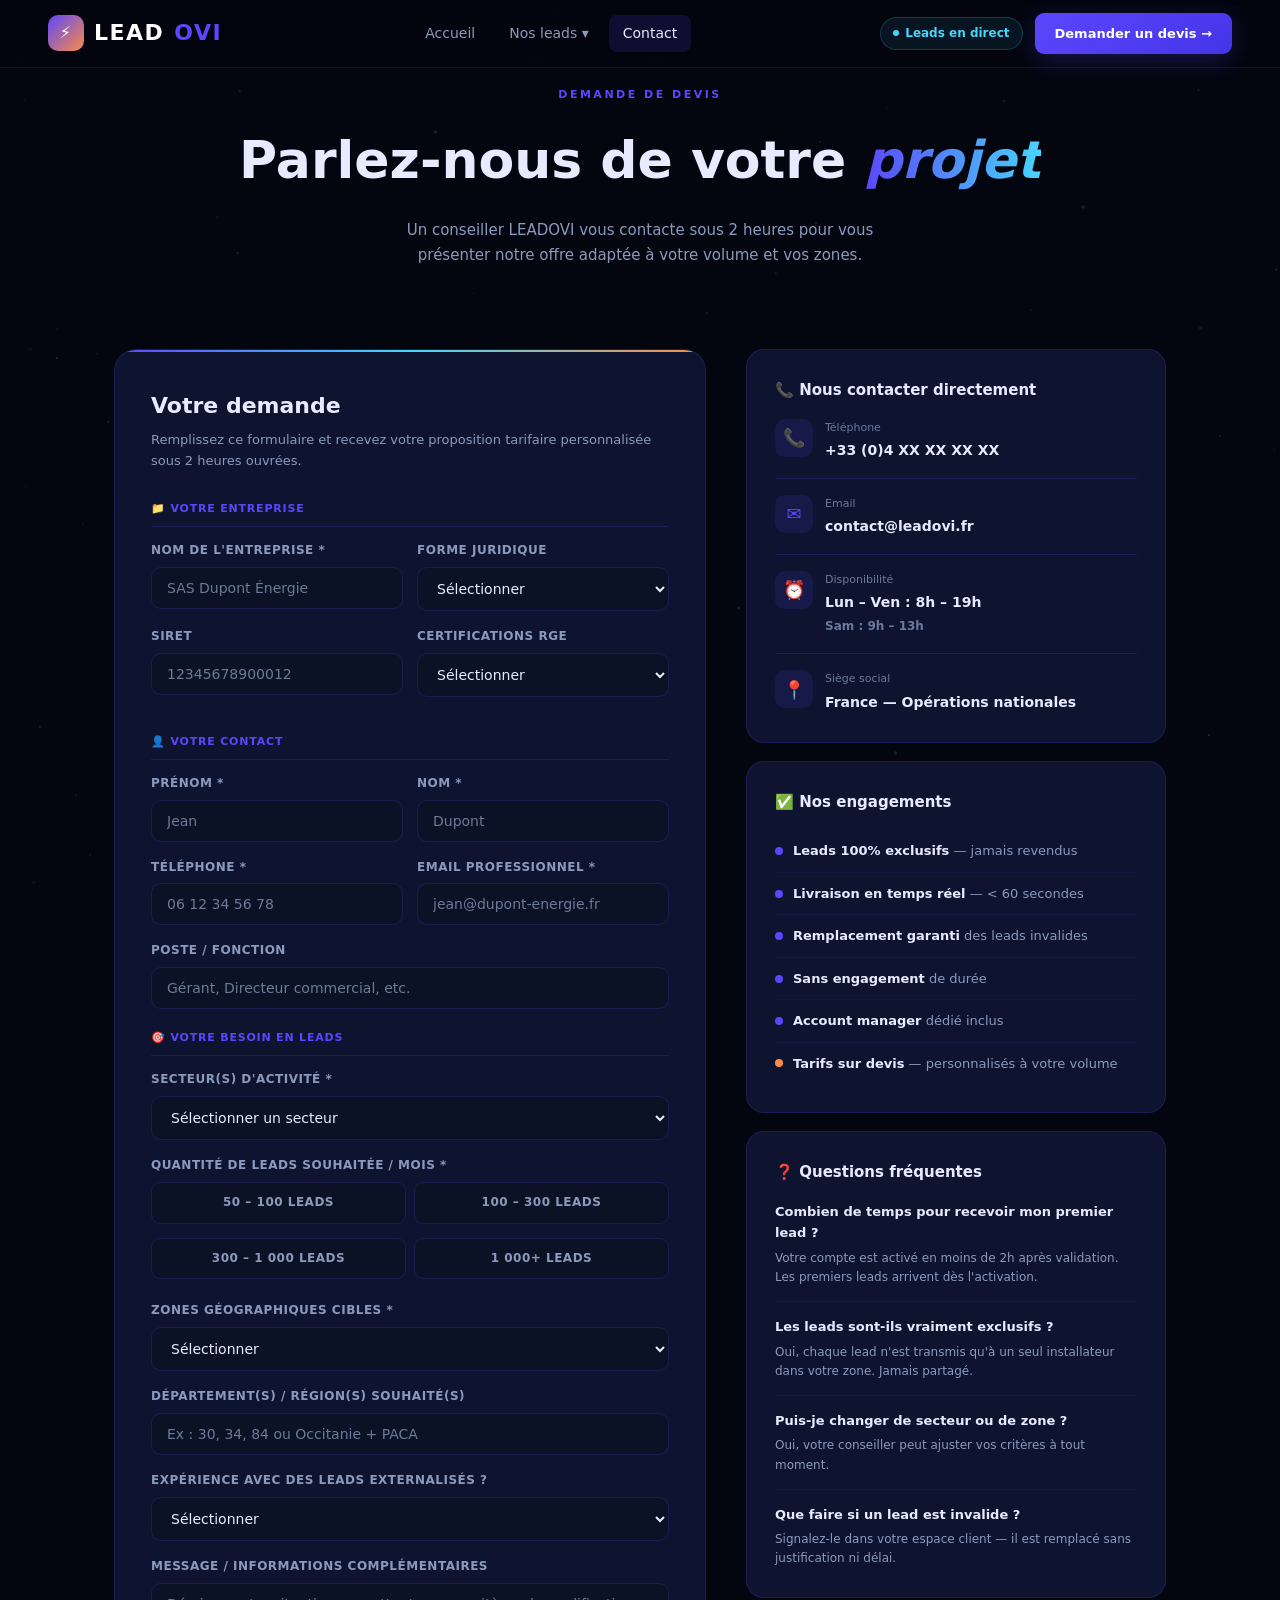
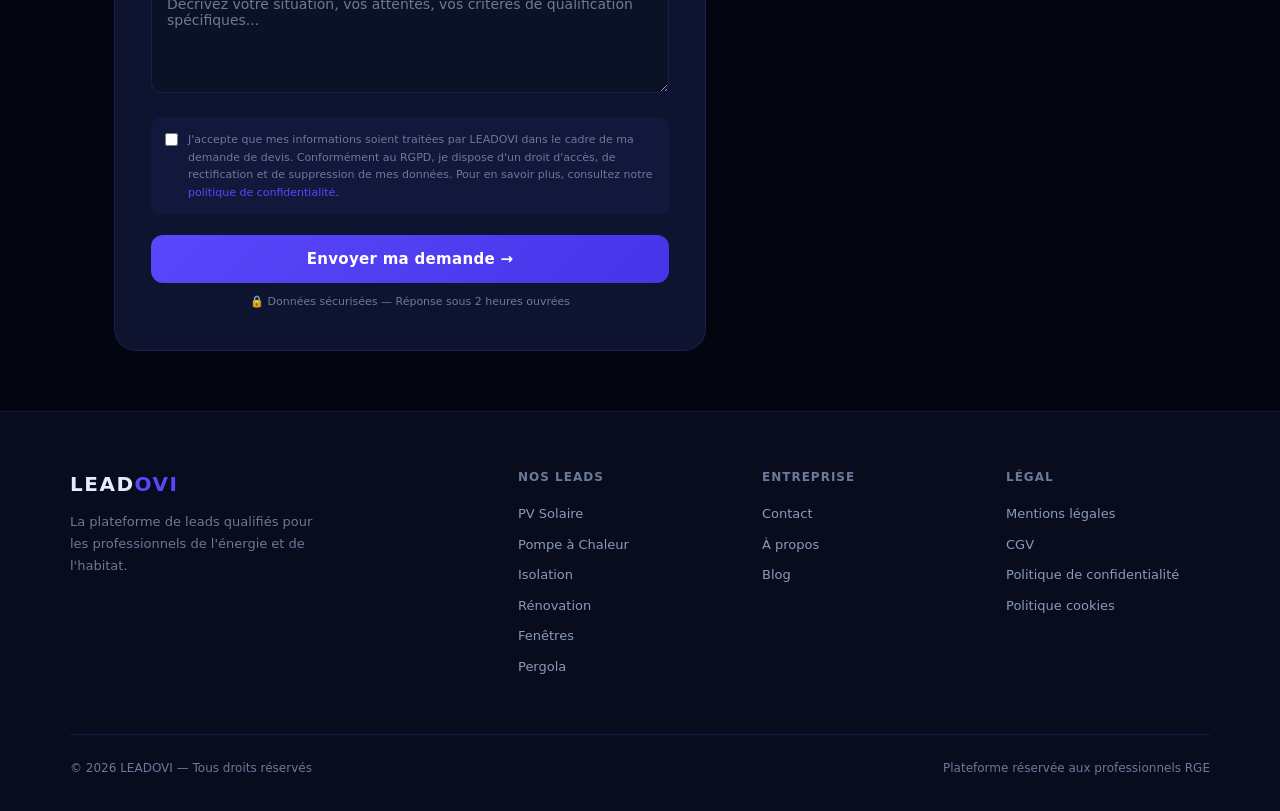
==== commit ad0e50ff: "Correctifs pré-lancement ads : nav mobile, reveal, favicon, pages légales - Nav responsive : hamburg" ====
--- a/contact.html
+++ b/contact.html
@@ -238,7 +238,7 @@
 
       <div class="rgpd-check">
         <input type="checkbox" id="rgpd" name="rgpd" required/>
-        <p>J'accepte que mes informations soient traitées par LEADOVI dans le cadre de ma demande de devis. Conformément au RGPD, je dispose d'un droit d'accès, de rectification et de suppression de mes données. Pour en savoir plus, consultez notre <a href="#" style="color:var(--indigo)">politique de confidentialité</a>.</p>
+        <p>J'accepte que mes informations soient traitées par LEADOVI dans le cadre de ma demande de devis. Conformément au RGPD, je dispose d'un droit d'accès, de rectification et de suppression de mes données. Pour en savoir plus, consultez notre <a href="politique-confidentialite.html" style="color:var(--indigo)">politique de confidentialité</a>.</p>
       </div>
 
       <button type="submit" class="submit-btn">Envoyer ma demande →</button>
@@ -318,7 +318,7 @@
       <div class="footer-brand"><div class="fl">LEAD<span>OVI</span></div><p>La plateforme de leads qualifiés pour les professionnels de l'énergie et de l'habitat.</p></div>
       <div class="footer-col"><h5>Nos leads</h5><a href="pv-solaire.html">PV Solaire</a><a href="pac.html">Pompe à Chaleur</a><a href="isolation.html">Isolation</a><a href="renovation.html">Rénovation</a><a href="fenetres.html">Fenêtres</a><a href="pergola.html">Pergola</a></div>
       <div class="footer-col"><h5>Entreprise</h5><a href="contact.html">Contact</a><a href="#">À propos</a><a href="#">Blog</a></div>
-      <div class="footer-col"><h5>Légal</h5><a href="#">Mentions légales</a><a href="#">CGV</a><a href="#">RGPD</a><a href="#">Politique cookies</a></div>
+      <div class="footer-col"><h5>Légal</h5><a href="mentions-legales.html">Mentions légales</a><a href="cgv.html">CGV</a><a href="politique-confidentialite.html">Politique de confidentialité</a><a href="politique-cookies.html">Politique cookies</a></div>
     </div>
     <div class="footer-bottom"><span>© 2026 LEADOVI — Tous droits réservés</span><span>Plateforme réservée aux professionnels RGE</span></div>
   </div>
--- a/style.css
+++ b/style.css
@@ -25,7 +25,7 @@
   --red:      #FF4757;
   --green:    #2ED573;
 }
-html{scroll-behavior:smooth;font-size:16px}
+html{scroll-behavior:smooth;font-size:16px;scroll-padding-top:80px}
 body{font-family:'Segoe UI',system-ui,-apple-system,sans-serif;background:var(--bg);color:var(--text);overflow-x:hidden;line-height:1.65}
 ::-webkit-scrollbar{width:4px}
 ::-webkit-scrollbar-track{background:var(--bg)}
@@ -58,6 +58,19 @@
 .btn-nav.primary{background:linear-gradient(135deg,var(--indigo),var(--indigo2));color:var(--white);box-shadow:0 4px 20px var(--glow)}
 .btn-nav.primary:hover{transform:translateY(-1px);box-shadow:0 6px 28px rgba(91,71,251,0.4)}
 
+/* ── MOBILE NAV */
+.nav-burger{display:none;flex-direction:column;justify-content:center;gap:5px;width:42px;height:42px;border:1px solid var(--border);border-radius:10px;background:var(--indigo3);cursor:pointer;flex-shrink:0;padding:0}
+.nav-burger span{display:block;width:20px;height:2px;background:var(--text);border-radius:2px;margin:0 auto;transition:transform .25s,opacity .2s}
+.nav-burger.open span:nth-child(1){transform:translateY(7px) rotate(45deg)}
+.nav-burger.open span:nth-child(2){opacity:0}
+.nav-burger.open span:nth-child(3){transform:translateY(-7px) rotate(-45deg)}
+.mobile-menu{position:fixed;top:68px;left:0;right:0;z-index:190;background:rgba(4,6,15,0.98);backdrop-filter:blur(24px);border-bottom:1px solid var(--border);padding:12px 20px 22px;display:flex;flex-direction:column;gap:2px;transform:translateY(-14px);opacity:0;visibility:hidden;transition:opacity .25s,transform .25s,visibility .25s;max-height:calc(100dvh - 68px);overflow-y:auto}
+.mobile-menu.open{transform:translateY(0);opacity:1;visibility:visible}
+.mobile-menu a{padding:13px 14px;border-radius:10px;font-size:15px;font-weight:600;color:var(--gray2);transition:background .2s,color .2s}
+.mobile-menu a:hover,.mobile-menu a.active{background:var(--indigo3);color:var(--text)}
+.mobile-menu .mm-label{font-size:11px;font-weight:700;text-transform:uppercase;letter-spacing:1.5px;color:var(--gray);padding:14px 14px 4px}
+.mobile-menu .mm-cta{margin-top:12px;text-align:center;background:linear-gradient(135deg,var(--indigo),var(--indigo2));color:#fff;font-weight:800}
+
 /* ── HERO */
 .hero{position:relative;z-index:1;min-height:100vh;display:flex;flex-direction:column;align-items:center;justify-content:center;text-align:center;padding:100px 24px 60px}
 .hero-eyebrow{display:inline-flex;align-items:center;gap:10px;background:var(--indigo3);border:1px solid var(--border2);color:var(--indigo);font-size:12px;font-weight:700;padding:7px 18px;border-radius:20px;margin-bottom:32px;text-transform:uppercase;letter-spacing:1.5px}
@@ -68,7 +81,7 @@
 .hero-btns{display:flex;gap:14px;justify-content:center;flex-wrap:wrap;margin-bottom:64px}
 
 /* ── BUTTONS */
-.btn{display:inline-flex;align-items:center;gap:8px;padding:14px 28px;border-radius:11px;font-size:15px;font-weight:700;transition:all .2s;border:none;cursor:pointer;text-decoration:none}
+.btn{display:inline-flex;align-items:center;gap:8px;padding:14px 28px;border-radius:11px;font-size:15px;font-weight:700;transition:all .2s;border:none;cursor:pointer;text-decoration:none;white-space:nowrap}
 .btn-primary{background:linear-gradient(135deg,var(--indigo),var(--indigo2));color:var(--white);box-shadow:0 6px 24px var(--glow)}
 .btn-primary:hover{transform:translateY(-2px);box-shadow:0 10px 36px rgba(91,71,251,0.45)}
 .btn-outline{background:transparent;color:var(--text);border:1px solid var(--border2)}
@@ -207,10 +220,13 @@
 @media(max-width:900px){
   .nav{padding:0 20px}
   .nav-menu{display:none}
+  .nav-status{display:none}
+  .nav-burger{display:flex}
   .section{padding:64px 20px}
   .page-hero{padding:120px 20px 60px}
 }
 @media(max-width:600px){
+  .nav-right .btn{display:none}
   .stats-bar{flex-direction:column}
   .stat{border-right:none;border-bottom:1px solid var(--border)}
   .stat:last-child{border-bottom:none}
